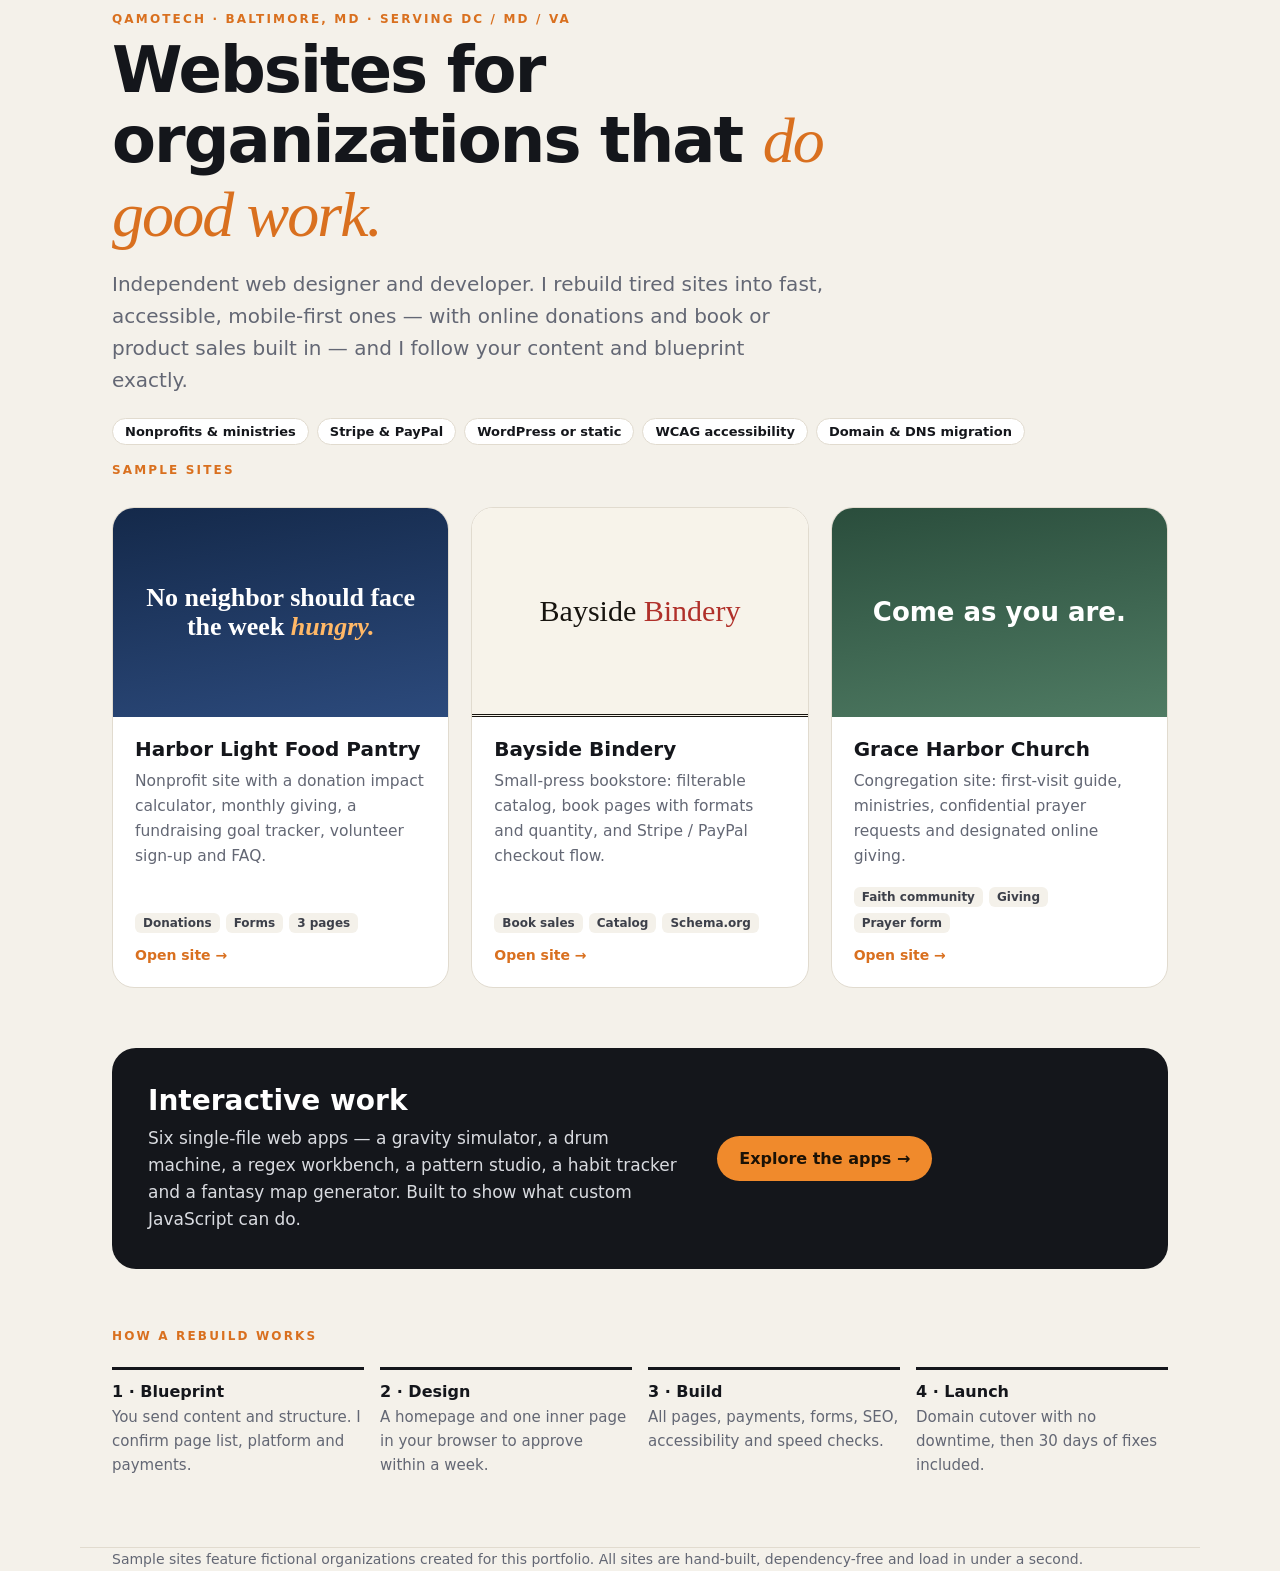
==== index.html @ ce6a5376 "Portfolio: three sample sites (Harbor Light, Bayside Bindery, Grace Harbor) + interactive apps All o" ====
<!doctype html>
<html lang="en">
<head>
<meta charset="utf-8">
<meta name="viewport" content="width=device-width, initial-scale=1">
<title>qamotech — Web Design &amp; Build · Baltimore</title>
<meta name="description" content="Website design and build for nonprofits, ministries and small businesses in the DC / Maryland / Virginia area. Sample sites and interactive work.">
<link rel="icon" href="data:image/svg+xml,%3Csvg xmlns='http://www.w3.org/2000/svg' viewBox='0 0 64 64'%3E%3Crect width='64' height='64' rx='14' fill='%2314161b'/%3E%3Cpath d='M18 22h28M18 32h20M18 42h24' stroke='%23f08a2c' stroke-width='6' stroke-linecap='round'/%3E%3C/svg%3E">
<style>
:root{--bg:#f4f1ea;--ink:#14161b;--mute:#636774;--line:#e1dbcf;--card:#fff;--acc:#d9701f;
  --head:"Segoe UI Variable Display","Segoe UI",system-ui,-apple-system,sans-serif;--body:"Segoe UI Variable Text","Segoe UI",system-ui,-apple-system,sans-serif;--serif:"Iowan Old Style","Palatino Linotype",Georgia,serif}
*{box-sizing:border-box}
body{margin:0;background:var(--bg);color:var(--ink);font:17px/1.6 var(--body)}
a{color:inherit}
:focus-visible{outline:3px solid var(--acc);outline-offset:3px;border-radius:6px}
.wrap{max-width:1120px;margin:0 auto;padding:0 clamp(16px,4vw,32px)}
header{padding:64px 0 36px}
.tag{font:700 12px var(--head);letter-spacing:.18em;text-transform:uppercase;color:var(--acc)}
h1{font:700 clamp(38px,5.6vw,64px)/1.03 var(--head);letter-spacing:-.03em;margin:10px 0 16px;max-width:17ch}
h1 em{font:italic 400 1em var(--serif);color:var(--acc)}
.intro{font-size:20px;color:var(--mute);max-width:56ch;margin:0}
.chips{display:flex;gap:8px;flex-wrap:wrap;margin-top:22px}
.chips span{border:1px solid var(--line);background:#fff;border-radius:999px;padding:5px 12px;font:600 13px var(--head)}
.grid{display:grid;grid-template-columns:repeat(3,1fr);gap:22px;margin:30px 0 60px}
.site{display:flex;flex-direction:column;background:var(--card);border:1px solid var(--line);border-radius:22px;overflow:hidden;text-decoration:none;transition:transform .25s cubic-bezier(.2,.8,.2,1),box-shadow .25s}
.site:hover,.site:focus-visible{transform:translateY(-5px);box-shadow:0 26px 50px -30px rgba(20,22,27,.5)}
.thumb{aspect-ratio:16/10;display:grid;place-items:center;position:relative;overflow:hidden}
.thumb .t{font:700 26px/1.1 var(--head);text-align:center;padding:0 20px;position:relative}
.t1{background:linear-gradient(170deg,#14294a,#2c4a7c);color:#fff}.t1 .t{font-family:var(--serif)}.t1 i{color:#ffb867;font-style:italic}
.t2{background:#f7f3ea;color:#17140f;border-bottom:3px double #17140f}.t2 .t{font:400 30px/1 "Didot","Bodoni MT",Georgia,serif}.t2 b{color:#b0302a;font-weight:400}
.t3{background:linear-gradient(170deg,#2a4d3c,#4f7b63);color:#fff}
.body{padding:20px 22px 24px;display:flex;flex-direction:column;gap:8px;flex:1}
.body h2{margin:0;font:700 20px var(--head)}
.body p{margin:0;color:var(--mute);font-size:15.5px}
.feat{display:flex;gap:6px;flex-wrap:wrap;margin-top:auto;padding-top:10px}
.feat span{font:600 12px var(--head);background:#f4f1ea;border-radius:6px;padding:3px 8px;color:#3d404a}
.open{font:700 14px var(--head);color:var(--acc);margin-top:6px}
.band{background:#14161b;color:#d9dbe0;border-radius:24px;padding:36px;display:grid;grid-template-columns:1.3fr 1fr;gap:30px;align-items:center;margin-bottom:60px}
.band h2{color:#fff;font:700 28px var(--head);margin:0 0 8px}
.band p{margin:0}
.band a.btn{display:inline-block;background:#f08a2c;color:#1b1206;text-decoration:none;font:700 16px var(--head);padding:13px 22px;border-radius:999px}
.how{display:grid;grid-template-columns:repeat(4,1fr);gap:16px;margin:24px 0 70px}
.how div{border-top:3px solid var(--ink);padding-top:12px}
.how b{font:700 16px var(--head);display:block}
.how p{margin:4px 0 0;color:var(--mute);font-size:15px}
footer{border-top:1px solid var(--line);padding:26px 0 40px;color:var(--mute);font-size:14px}
@media (max-width:900px){.grid,.band{grid-template-columns:1fr}.how{grid-template-columns:1fr 1fr}}
@media (prefers-reduced-motion:reduce){*{transition:none!important}}
</style>
</head>
<body>
<header class="wrap">
  <p class="tag">qamotech · Baltimore, MD · serving DC / MD / VA</p>
  <h1>Websites for organizations that <em>do good work.</em></h1>
  <p class="intro">Independent web designer and developer. I rebuild tired sites into fast, accessible, mobile-first ones — with online donations and book or product sales built in — and I follow your content and blueprint exactly.</p>
  <div class="chips"><span>Nonprofits &amp; ministries</span><span>Stripe &amp; PayPal</span><span>WordPress or static</span><span>WCAG accessibility</span><span>Domain &amp; DNS migration</span></div>
</header>

<main class="wrap">
  <h2 class="tag" style="margin:18px 0 0">Sample sites</h2>
  <div class="grid">
    <a class="site" href="harbor-light/">
      <div class="thumb t1"><span class="t">No neighbor should face the week <i>hungry.</i></span></div>
      <div class="body"><h2>Harbor Light Food Pantry</h2><p>Nonprofit site with a donation impact calculator, monthly giving, a fundraising goal tracker, volunteer sign-up and FAQ.</p>
        <div class="feat"><span>Donations</span><span>Forms</span><span>3 pages</span></div><span class="open">Open site →</span></div>
    </a>
    <a class="site" href="bayside-bindery/">
      <div class="thumb t2"><span class="t">Bayside <b>Bindery</b></span></div>
      <div class="body"><h2>Bayside Bindery</h2><p>Small-press bookstore: filterable catalog, book pages with formats and quantity, and Stripe / PayPal checkout flow.</p>
        <div class="feat"><span>Book sales</span><span>Catalog</span><span>Schema.org</span></div><span class="open">Open site →</span></div>
    </a>
    <a class="site" href="grace-harbor/">
      <div class="thumb t3"><span class="t">Come as you are.</span></div>
      <div class="body"><h2>Grace Harbor Church</h2><p>Congregation site: first-visit guide, ministries, confidential prayer requests and designated online giving.</p>
        <div class="feat"><span>Faith community</span><span>Giving</span><span>Prayer form</span></div><span class="open">Open site →</span></div>
    </a>
  </div>

  <div class="band">
    <div><h2>Interactive work</h2><p>Six single-file web apps — a gravity simulator, a drum machine, a regex workbench, a pattern studio, a habit tracker and a fantasy map generator. Built to show what custom JavaScript can do.</p></div>
    <div><a class="btn" href="apps/">Explore the apps →</a></div>
  </div>

  <h2 class="tag" style="margin:0">How a rebuild works</h2>
  <div class="how">
    <div><b>1 · Blueprint</b><p>You send content and structure. I confirm page list, platform and payments.</p></div>
    <div><b>2 · Design</b><p>A homepage and one inner page in your browser to approve within a week.</p></div>
    <div><b>3 · Build</b><p>All pages, payments, forms, SEO, accessibility and speed checks.</p></div>
    <div><b>4 · Launch</b><p>Domain cutover with no downtime, then 30 days of fixes included.</p></div>
  </div>
</main>
<footer class="wrap">Sample sites feature fictional organizations created for this portfolio. All sites are hand-built, dependency-free and load in under a second.</footer>
</body>
</html>
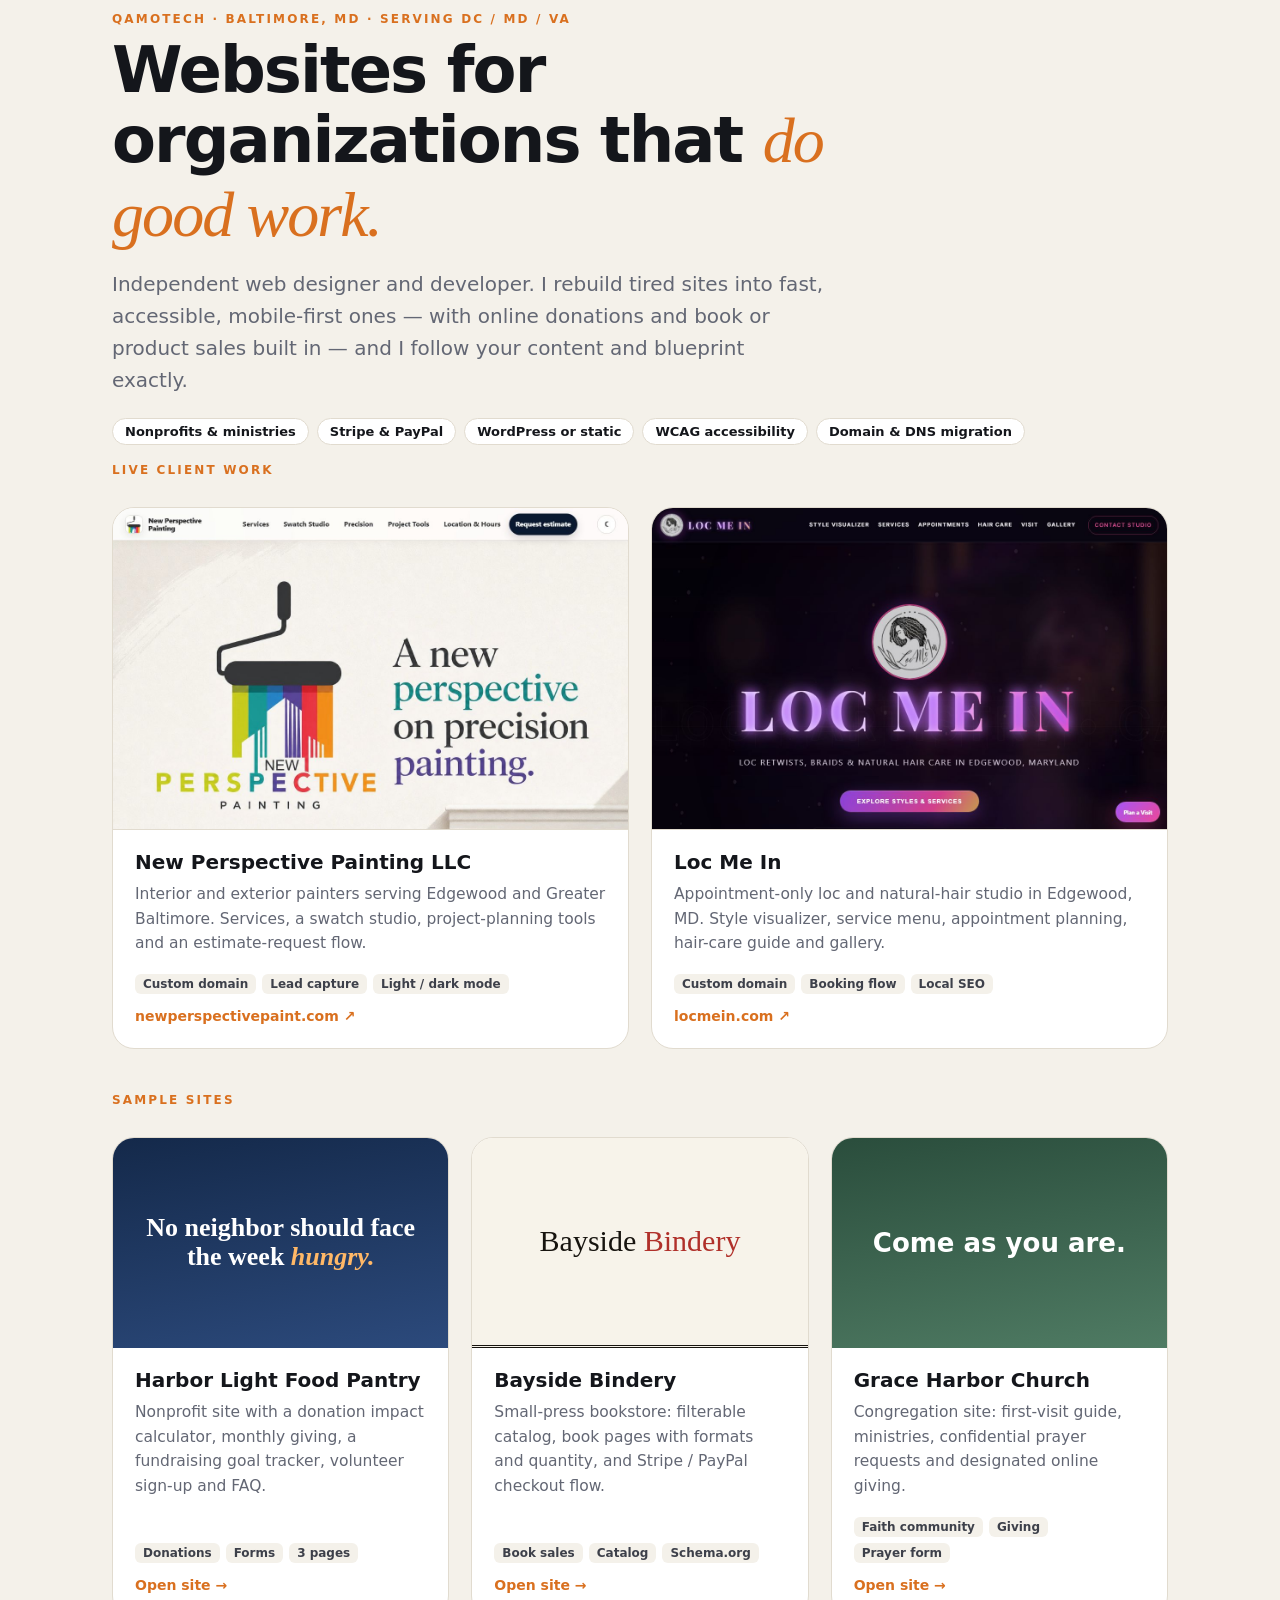
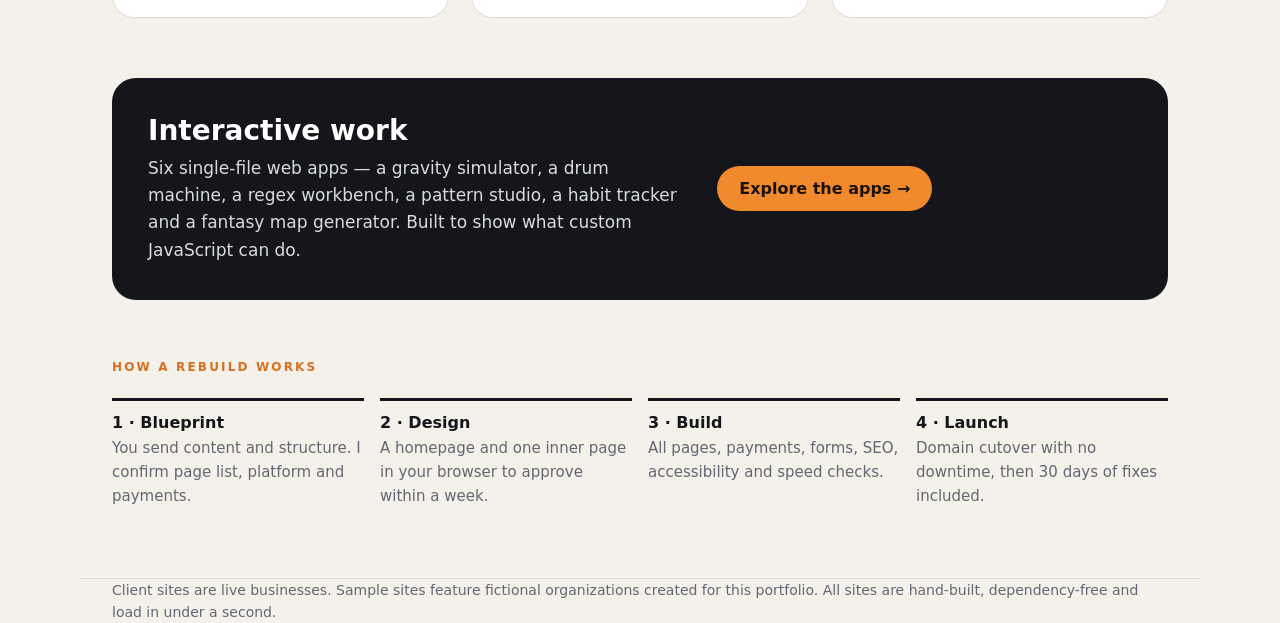
==== commit 580d8ef7: "Add live client work: New Perspective Painting and Loc Me In Co-Authored-By: Claude Opus 5.5 <norepl" ====
--- a/index.html
+++ b/index.html
@@ -24,6 +24,8 @@
 .grid{display:grid;grid-template-columns:repeat(3,1fr);gap:22px;margin:30px 0 60px}
 .site{display:flex;flex-direction:column;background:var(--card);border:1px solid var(--line);border-radius:22px;overflow:hidden;text-decoration:none;transition:transform .25s cubic-bezier(.2,.8,.2,1),box-shadow .25s}
 .site:hover,.site:focus-visible{transform:translateY(-5px);box-shadow:0 26px 50px -30px rgba(20,22,27,.5)}
+.clients{display:grid;grid-template-columns:1fr 1fr;gap:22px;margin:30px 0 44px}
+.client img{display:block;width:100%;height:auto;aspect-ratio:16/10;object-fit:cover;object-position:top;border-bottom:1px solid var(--line)}
 .thumb{aspect-ratio:16/10;display:grid;place-items:center;position:relative;overflow:hidden}
 .thumb .t{font:700 26px/1.1 var(--head);text-align:center;padding:0 20px;position:relative}
 .t1{background:linear-gradient(170deg,#14294a,#2c4a7c);color:#fff}.t1 .t{font-family:var(--serif)}.t1 i{color:#ffb867;font-style:italic}
@@ -44,7 +46,7 @@
 .how b{font:700 16px var(--head);display:block}
 .how p{margin:4px 0 0;color:var(--mute);font-size:15px}
 footer{border-top:1px solid var(--line);padding:26px 0 40px;color:var(--mute);font-size:14px}
-@media (max-width:900px){.grid,.band{grid-template-columns:1fr}.how{grid-template-columns:1fr 1fr}}
+@media (max-width:900px){.grid,.band,.clients{grid-template-columns:1fr}.how{grid-template-columns:1fr 1fr}}
 @media (prefers-reduced-motion:reduce){*{transition:none!important}}
 </style>
 </head>
@@ -57,6 +59,20 @@
 </header>
 
 <main class="wrap">
+  <h2 class="tag" style="margin:18px 0 0">Live client work</h2>
+  <div class="clients">
+    <a class="site client" href="https://newperspectivepaint.com/" rel="noopener">
+      <img src="img/npp.jpg" alt="Homepage of newperspectivepaint.com: New Perspective Painting logo and the headline 'A new perspective on precision painting.'" width="1200" height="750" loading="lazy">
+      <div class="body"><h2>New Perspective Painting LLC</h2><p>Interior and exterior painters serving Edgewood and Greater Baltimore. Services, a swatch studio, project-planning tools and an estimate-request flow.</p>
+        <div class="feat"><span>Custom domain</span><span>Lead capture</span><span>Light / dark mode</span></div><span class="open">newperspectivepaint.com ↗</span></div>
+    </a>
+    <a class="site client" href="https://locmein.com/" rel="noopener">
+      <img src="img/locmein.jpg" alt="Homepage of locmein.com: Loc Me In natural-hair studio in Edgewood, Maryland, with glowing purple title" width="1200" height="750" loading="lazy">
+      <div class="body"><h2>Loc Me In</h2><p>Appointment-only loc and natural-hair studio in Edgewood, MD. Style visualizer, service menu, appointment planning, hair-care guide and gallery.</p>
+        <div class="feat"><span>Custom domain</span><span>Booking flow</span><span>Local SEO</span></div><span class="open">locmein.com ↗</span></div>
+    </a>
+  </div>
+
   <h2 class="tag" style="margin:18px 0 0">Sample sites</h2>
   <div class="grid">
     <a class="site" href="harbor-light/">
@@ -89,6 +105,6 @@
     <div><b>4 · Launch</b><p>Domain cutover with no downtime, then 30 days of fixes included.</p></div>
   </div>
 </main>
-<footer class="wrap">Sample sites feature fictional organizations created for this portfolio. All sites are hand-built, dependency-free and load in under a second.</footer>
+<footer class="wrap">Client sites are live businesses. Sample sites feature fictional organizations created for this portfolio. All sites are hand-built, dependency-free and load in under a second.</footer>
 </body>
 </html>
